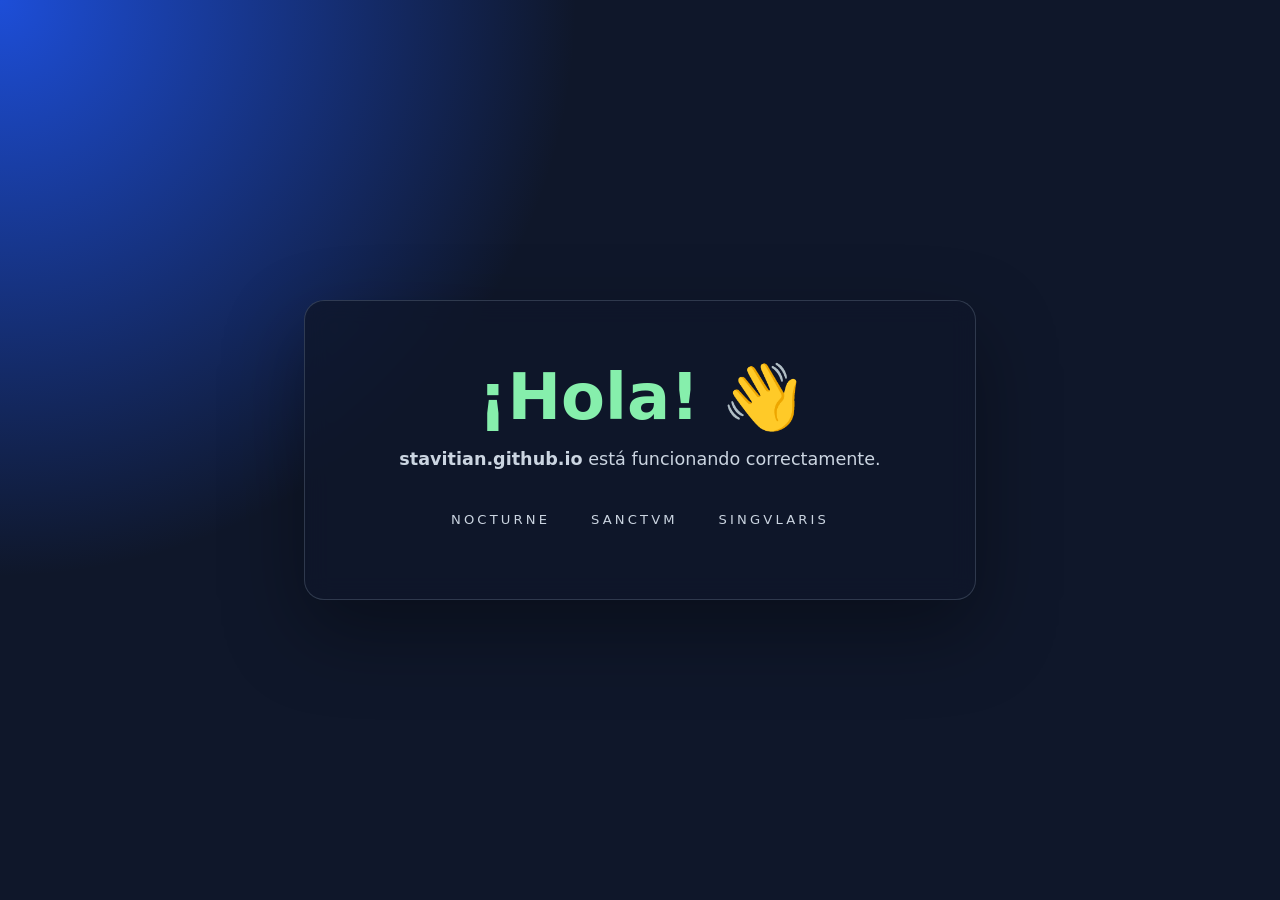
==== index.html @ 1517e9bd "Landing: link the three NOCTURNE pieces" ====
<!doctype html>
<html lang="es">
<head>
  <meta charset="utf-8">
  <meta name="viewport" content="width=device-width, initial-scale=1">
  <meta name="description" content="Página principal de stavitian en GitHub Pages">
  <title>stavitian.github.io</title>
  <style>
    :root {
      color-scheme: dark;
      font-family: system-ui, -apple-system, BlinkMacSystemFont, "Segoe UI", sans-serif;
    }

    * {
      box-sizing: border-box;
    }

    body {
      min-height: 100vh;
      margin: 0;
      display: grid;
      place-items: center;
      padding: 1.5rem;
      background:
        radial-gradient(circle at top left, #1d4ed8 0, transparent 36rem),
        #0f172a;
      color: #e2e8f0;
    }

    main {
      width: min(42rem, 100%);
      padding: clamp(2rem, 6vw, 4rem);
      text-align: center;
      border: 1px solid rgb(148 163 184 / 25%);
      border-radius: 1.25rem;
      background: rgb(15 23 42 / 78%);
      box-shadow: 0 2rem 5rem rgb(0 0 0 / 35%);
      backdrop-filter: blur(12px);
    }

    h1 {
      margin: 0 0 1rem;
      font-size: clamp(2rem, 8vw, 4rem);
      line-height: 1;
      color: #86efac;
    }

    p {
      margin: 0;
      color: #cbd5e1;
      font-size: 1.1rem;
      line-height: 1.6;
    }

    nav {
      margin-top: 2rem;
      display: flex;
      gap: clamp(1rem, 4vw, 2.25rem);
      justify-content: center;
      flex-wrap: wrap;
    }

    nav a {
      color: #cbd5e1;
      text-decoration: none;
      font-size: .82rem;
      letter-spacing: .24em;
      text-transform: uppercase;
      padding: .45rem .15rem;
      border-bottom: 1px solid transparent;
      transition: color .25s ease, border-color .25s ease;
    }

    nav a:hover,
    nav a:focus-visible {
      color: #86efac;
      border-color: #86efac;
      outline: none;
    }
  </style>
</head>
<body>
  <main>
    <h1>¡Hola! 👋</h1>
    <p><strong>stavitian.github.io</strong> está funcionando correctamente.</p>
    <nav aria-label="Proyectos WebGL">
      <a href="/nocturne/">NOCTURNE</a>
      <a href="/nocturne/sanctum.html">SANCTVM</a>
      <a href="/nocturne/singvlaris.html">SINGVLARIS</a>
    </nav>
  </main>
</body>
</html>
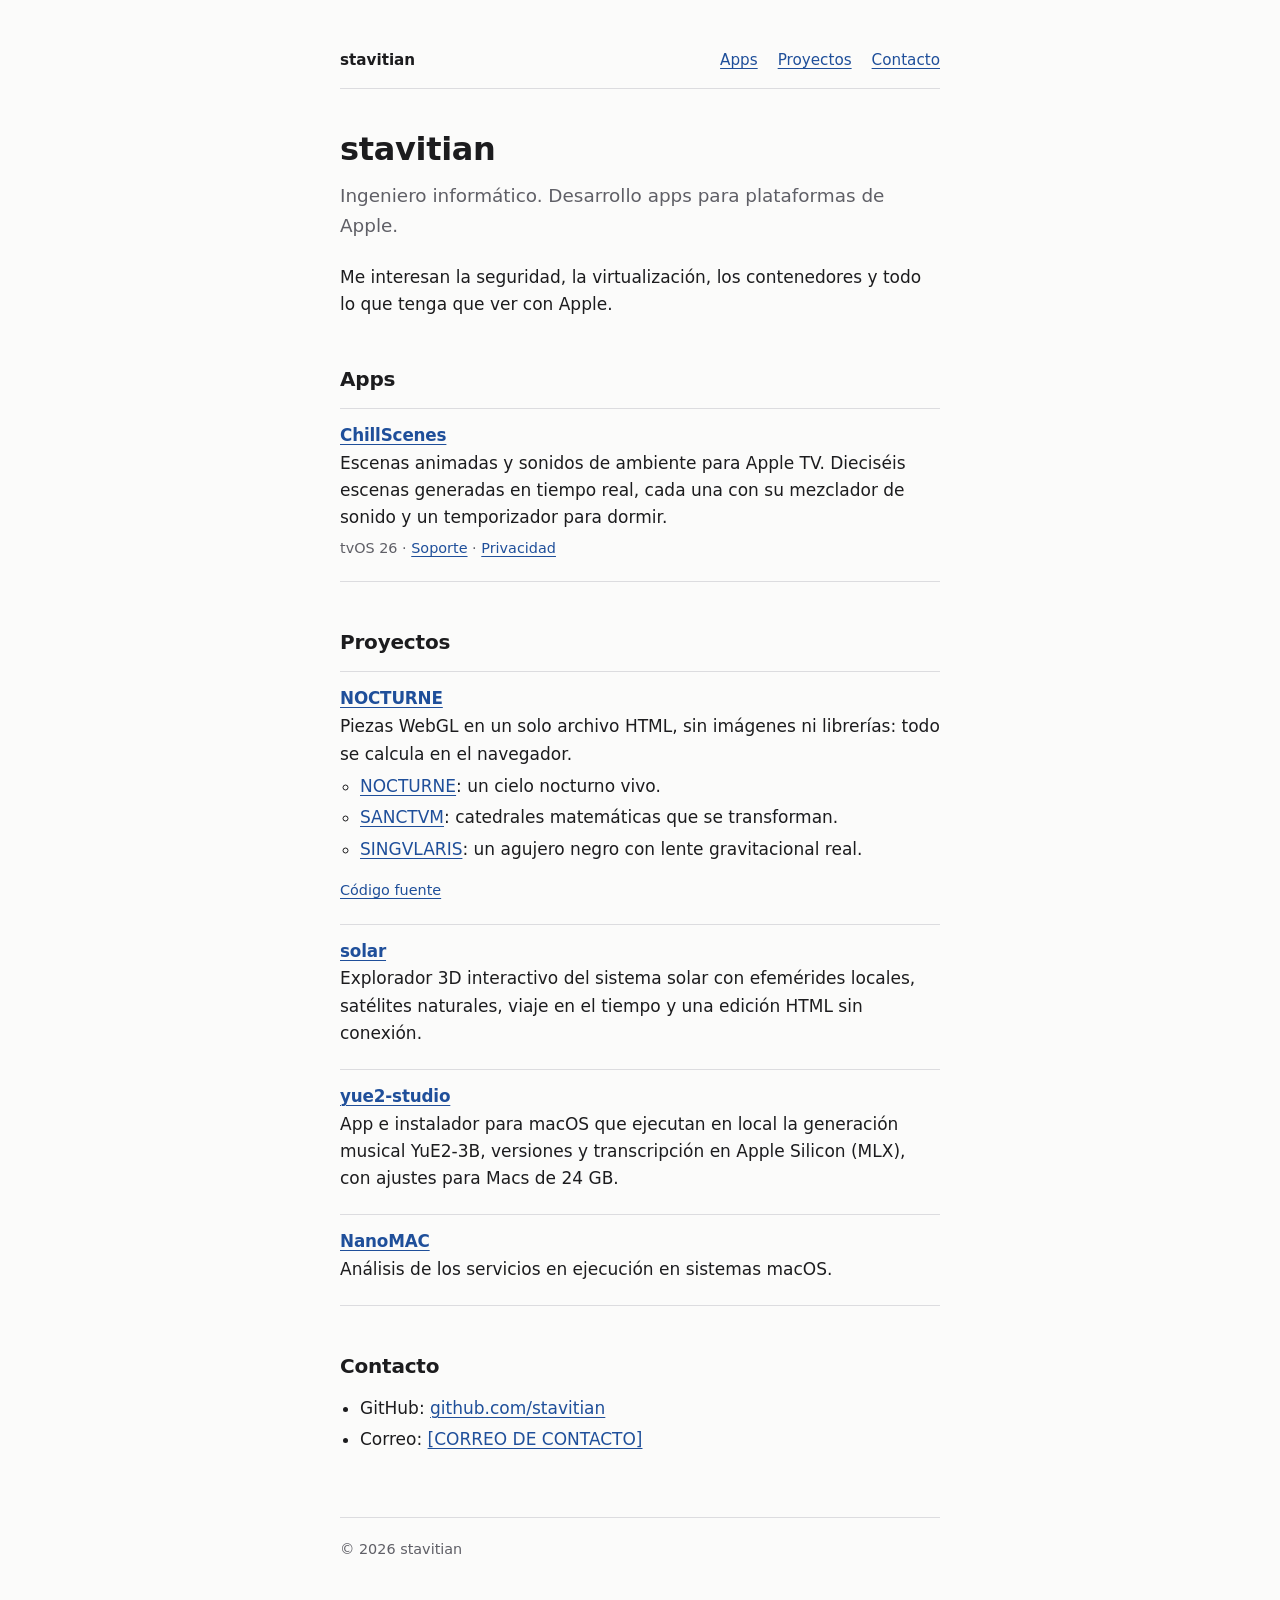
==== commit 67bfeb2a: "Landing: minimal typographic redesign with shared stylesheet" ====
--- a/index.html
+++ b/index.html
@@ -3,91 +3,76 @@
 <head>
   <meta charset="utf-8">
   <meta name="viewport" content="width=device-width, initial-scale=1">
-  <meta name="description" content="Página principal de stavitian en GitHub Pages">
-  <title>stavitian.github.io</title>
-  <style>
-    :root {
-      color-scheme: dark;
-      font-family: system-ui, -apple-system, BlinkMacSystemFont, "Segoe UI", sans-serif;
-    }
-
-    * {
-      box-sizing: border-box;
-    }
-
-    body {
-      min-height: 100vh;
-      margin: 0;
-      display: grid;
-      place-items: center;
-      padding: 1.5rem;
-      background:
-        radial-gradient(circle at top left, #1d4ed8 0, transparent 36rem),
-        #0f172a;
-      color: #e2e8f0;
-    }
-
-    main {
-      width: min(42rem, 100%);
-      padding: clamp(2rem, 6vw, 4rem);
-      text-align: center;
-      border: 1px solid rgb(148 163 184 / 25%);
-      border-radius: 1.25rem;
-      background: rgb(15 23 42 / 78%);
-      box-shadow: 0 2rem 5rem rgb(0 0 0 / 35%);
-      backdrop-filter: blur(12px);
-    }
-
-    h1 {
-      margin: 0 0 1rem;
-      font-size: clamp(2rem, 8vw, 4rem);
-      line-height: 1;
-      color: #86efac;
-    }
-
-    p {
-      margin: 0;
-      color: #cbd5e1;
-      font-size: 1.1rem;
-      line-height: 1.6;
-    }
-
-    nav {
-      margin-top: 2rem;
-      display: flex;
-      gap: clamp(1rem, 4vw, 2.25rem);
-      justify-content: center;
-      flex-wrap: wrap;
-    }
-
-    nav a {
-      color: #cbd5e1;
-      text-decoration: none;
-      font-size: .82rem;
-      letter-spacing: .24em;
-      text-transform: uppercase;
-      padding: .45rem .15rem;
-      border-bottom: 1px solid transparent;
-      transition: color .25s ease, border-color .25s ease;
-    }
-
-    nav a:hover,
-    nav a:focus-visible {
-      color: #86efac;
-      border-color: #86efac;
-      outline: none;
-    }
-  </style>
+  <title>stavitian</title>
+  <meta name="description" content="Ingeniero informático. Desarrollo apps para plataformas de Apple.">
+  <link rel="stylesheet" href="/assets/site.css">
 </head>
 <body>
-  <main>
-    <h1>¡Hola! 👋</h1>
-    <p><strong>stavitian.github.io</strong> está funcionando correctamente.</p>
-    <nav aria-label="Proyectos WebGL">
-      <a href="/nocturne/">NOCTURNE</a>
-      <a href="/nocturne/sanctum.html">SANCTVM</a>
-      <a href="/nocturne/singvlaris.html">SINGVLARIS</a>
-    </nav>
-  </main>
+  <a class="skip" href="#contenido">Saltar al contenido</a>
+  <div class="wrap">
+    <header class="site-header">
+      <a class="home" href="/">stavitian</a>
+      <nav aria-label="Secciones">
+        <a href="#apps">Apps</a>
+        <a href="#proyectos">Proyectos</a>
+        <a href="#contacto">Contacto</a>
+      </nav>
+    </header>
+
+    <main id="contenido">
+      <!-- TODO: añadir el nombre real si se quiere mostrar junto al usuario. -->
+      <h1>stavitian</h1>
+      <p class="lead">Ingeniero informático. Desarrollo apps para plataformas de Apple.</p>
+      <p>Me interesan la seguridad, la virtualización, los contenedores y todo lo que tenga que ver con Apple.</p>
+      <!-- TODO: biografía más larga (opcional). -->
+
+      <h2 id="apps">Apps</h2>
+      <ul class="entries">
+        <li>
+          <h3><a href="/apps/chillscenes/">ChillScenes</a></h3>
+          <p>Escenas animadas y sonidos de ambiente para Apple TV. Dieciséis escenas generadas en tiempo real, cada una con su mezclador de sonido y un temporizador para dormir.</p>
+          <p class="meta">tvOS 26 · <a href="/apps/chillscenes/soporte/">Soporte</a> · <a href="/apps/chillscenes/privacidad/">Privacidad</a></p>
+        </li>
+      </ul>
+
+      <h2 id="proyectos">Proyectos</h2>
+      <ul class="entries">
+        <li>
+          <h3><a href="/nocturne/">NOCTURNE</a></h3>
+          <p>Piezas WebGL en un solo archivo HTML, sin imágenes ni librerías: todo se calcula en el navegador.</p>
+          <ul>
+            <li><a href="/nocturne/">NOCTURNE</a>: un cielo nocturno vivo.</li>
+            <li><a href="/nocturne/sanctum.html">SANCTVM</a>: catedrales matemáticas que se transforman.</li>
+            <li><a href="/nocturne/singvlaris.html">SINGVLARIS</a>: un agujero negro con lente gravitacional real.</li>
+          </ul>
+          <p class="meta"><a href="https://github.com/stavitian/nocturne">Código fuente</a></p>
+        </li>
+        <!-- TODO: confirmar qué repositorios públicos se muestran aquí (descripciones tomadas de GitHub). -->
+        <li>
+          <h3><a href="https://github.com/stavitian/solar">solar</a></h3>
+          <p>Explorador 3D interactivo del sistema solar con efemérides locales, satélites naturales, viaje en el tiempo y una edición HTML sin conexión.</p>
+        </li>
+        <li>
+          <h3><a href="https://github.com/stavitian/yue2-studio">yue2-studio</a></h3>
+          <p>App e instalador para macOS que ejecutan en local la generación musical YuE2-3B, versiones y transcripción en Apple Silicon (MLX), con ajustes para Macs de 24 GB.</p>
+        </li>
+        <li>
+          <h3><a href="https://github.com/stavitian/NanoMAC">NanoMAC</a></h3>
+          <p>Análisis de los servicios en ejecución en sistemas macOS.</p>
+        </li>
+      </ul>
+
+      <h2 id="contacto">Contacto</h2>
+      <ul>
+        <li>GitHub: <a href="https://github.com/stavitian">github.com/stavitian</a></li>
+        <!-- TODO: sustituir por el correo de contacto real. -->
+        <li>Correo: <a href="mailto:[CORREO DE CONTACTO]">[CORREO DE CONTACTO]</a></li>
+      </ul>
+    </main>
+
+    <footer class="site-footer">
+      <p>© 2026 stavitian</p>
+    </footer>
+  </div>
 </body>
 </html>
--- a/assets/site.css
+++ b/assets/site.css
@@ -0,0 +1,125 @@
+/* Hoja de estilos común. Sin fuentes externas ni JavaScript. */
+:root {
+  color-scheme: light dark;
+  --bg: #fbfbfa;
+  --text: #1c1c1e;
+  --muted: #5f5f66;
+  --rule: #dcdcdf;
+  --link: #1f4f9a;
+  --code-bg: #f0f0f2;
+  --measure: 40rem;
+  font-family: -apple-system, BlinkMacSystemFont, "Segoe UI", system-ui, Roboto, "Helvetica Neue", Arial, sans-serif;
+  font-size: 100%;
+  line-height: 1.6;
+}
+
+@media (prefers-color-scheme: dark) {
+  :root {
+    --bg: #141416;
+    --text: #e8e8ea;
+    --muted: #a0a0a8;
+    --rule: #34343a;
+    --link: #8db4f0;
+    --code-bg: #222226;
+  }
+}
+
+*, *::before, *::after { box-sizing: border-box; }
+
+html { -webkit-text-size-adjust: 100%; }
+
+body {
+  margin: 0;
+  background: var(--bg);
+  color: var(--text);
+  font-size: 1.0625rem;
+}
+
+.wrap {
+  max-width: var(--measure);
+  margin: 0 auto;
+  padding: 3rem 1.25rem 4rem;
+}
+
+.wrap.wide { max-width: 56rem; }
+
+a { color: var(--link); text-underline-offset: 0.18em; text-decoration-thickness: 1px; }
+a:hover { text-decoration-thickness: 2px; }
+a:focus-visible { outline: 2px solid var(--link); outline-offset: 2px; border-radius: 2px; }
+
+.skip {
+  position: absolute; left: -999px; top: 0;
+  background: var(--bg); padding: .5rem .75rem;
+}
+.skip:focus { left: 1rem; top: 1rem; }
+
+/* Cabecera y pie */
+.site-header {
+  display: flex; flex-wrap: wrap; align-items: baseline; justify-content: space-between;
+  gap: .5rem 1.5rem;
+  padding-bottom: 1rem; margin-bottom: 2.5rem;
+  border-bottom: 1px solid var(--rule);
+  font-size: .95rem;
+}
+.site-header .home { color: var(--text); font-weight: 600; text-decoration: none; }
+.site-header nav { display: flex; flex-wrap: wrap; gap: .25rem 1.25rem; }
+.site-header nav a[aria-current="page"] { color: var(--text); text-decoration: none; font-weight: 600; }
+
+.site-footer {
+  margin-top: 4rem; padding-top: 1rem;
+  border-top: 1px solid var(--rule);
+  color: var(--muted); font-size: .9rem;
+}
+.site-footer p { margin: .25rem 0; }
+
+/* Tipografía */
+h1, h2, h3 { line-height: 1.25; font-weight: 600; letter-spacing: -0.01em; }
+h1 { font-size: 2rem; margin: 0 0 .75rem; }
+h2 { font-size: 1.25rem; margin: 3rem 0 1rem; }
+h3 { font-size: 1.05rem; margin: 1.75rem 0 .35rem; }
+p, ul, ol, dl { margin: 0 0 1rem; }
+ul, ol { padding-left: 1.25rem; }
+li + li { margin-top: .25rem; }
+.lead { font-size: 1.15rem; color: var(--muted); margin-bottom: 1.5rem; }
+.muted { color: var(--muted); }
+.small { font-size: .9rem; }
+hr { border: 0; border-top: 1px solid var(--rule); margin: 2.5rem 0; }
+
+/* Listas de proyectos */
+.entries { list-style: none; padding: 0; margin: 0; }
+.entries > li { padding: 1rem 0; border-top: 1px solid var(--rule); margin: 0; }
+.entries > li:last-child { border-bottom: 1px solid var(--rule); }
+.entries h3 { margin: 0 0 .25rem; font-size: 1.05rem; }
+.entries p { margin: 0 0 .35rem; }
+.entries .meta { color: var(--muted); font-size: .9rem; }
+
+/* Página de la app */
+.app-head { display: flex; gap: 1.25rem; align-items: center; margin-bottom: 1.5rem; }
+.app-head img { width: 120px; height: 72px; border-radius: 10px; flex: none; }
+.app-head h1 { margin: 0; }
+.app-head p { margin: .2rem 0 0; color: var(--muted); }
+
+.shots { display: grid; grid-template-columns: repeat(2, 1fr); gap: .75rem; margin: 2rem 0; }
+.shots figure { margin: 0; }
+.shots img { display: block; width: 100%; height: auto; border-radius: 6px; background: #000; }
+.shots figcaption { font-size: .85rem; color: var(--muted); margin-top: .35rem; }
+
+.store-link {
+  display: inline-block; padding: .55rem 1rem;
+  border: 1px solid var(--text); border-radius: 6px;
+  color: var(--text); text-decoration: none; font-weight: 600;
+}
+.store-link:hover { background: var(--text); color: var(--bg); }
+
+/* Preguntas frecuentes */
+.faq dt { font-weight: 600; margin-top: 1.5rem; }
+.faq dd { margin: .35rem 0 0; }
+
+.lang { font-size: .9rem; }
+
+@media (max-width: 34rem) {
+  .wrap { padding-top: 2rem; }
+  h1 { font-size: 1.65rem; }
+  .shots { grid-template-columns: 1fr; }
+  .app-head img { width: 100px; height: 60px; }
+}
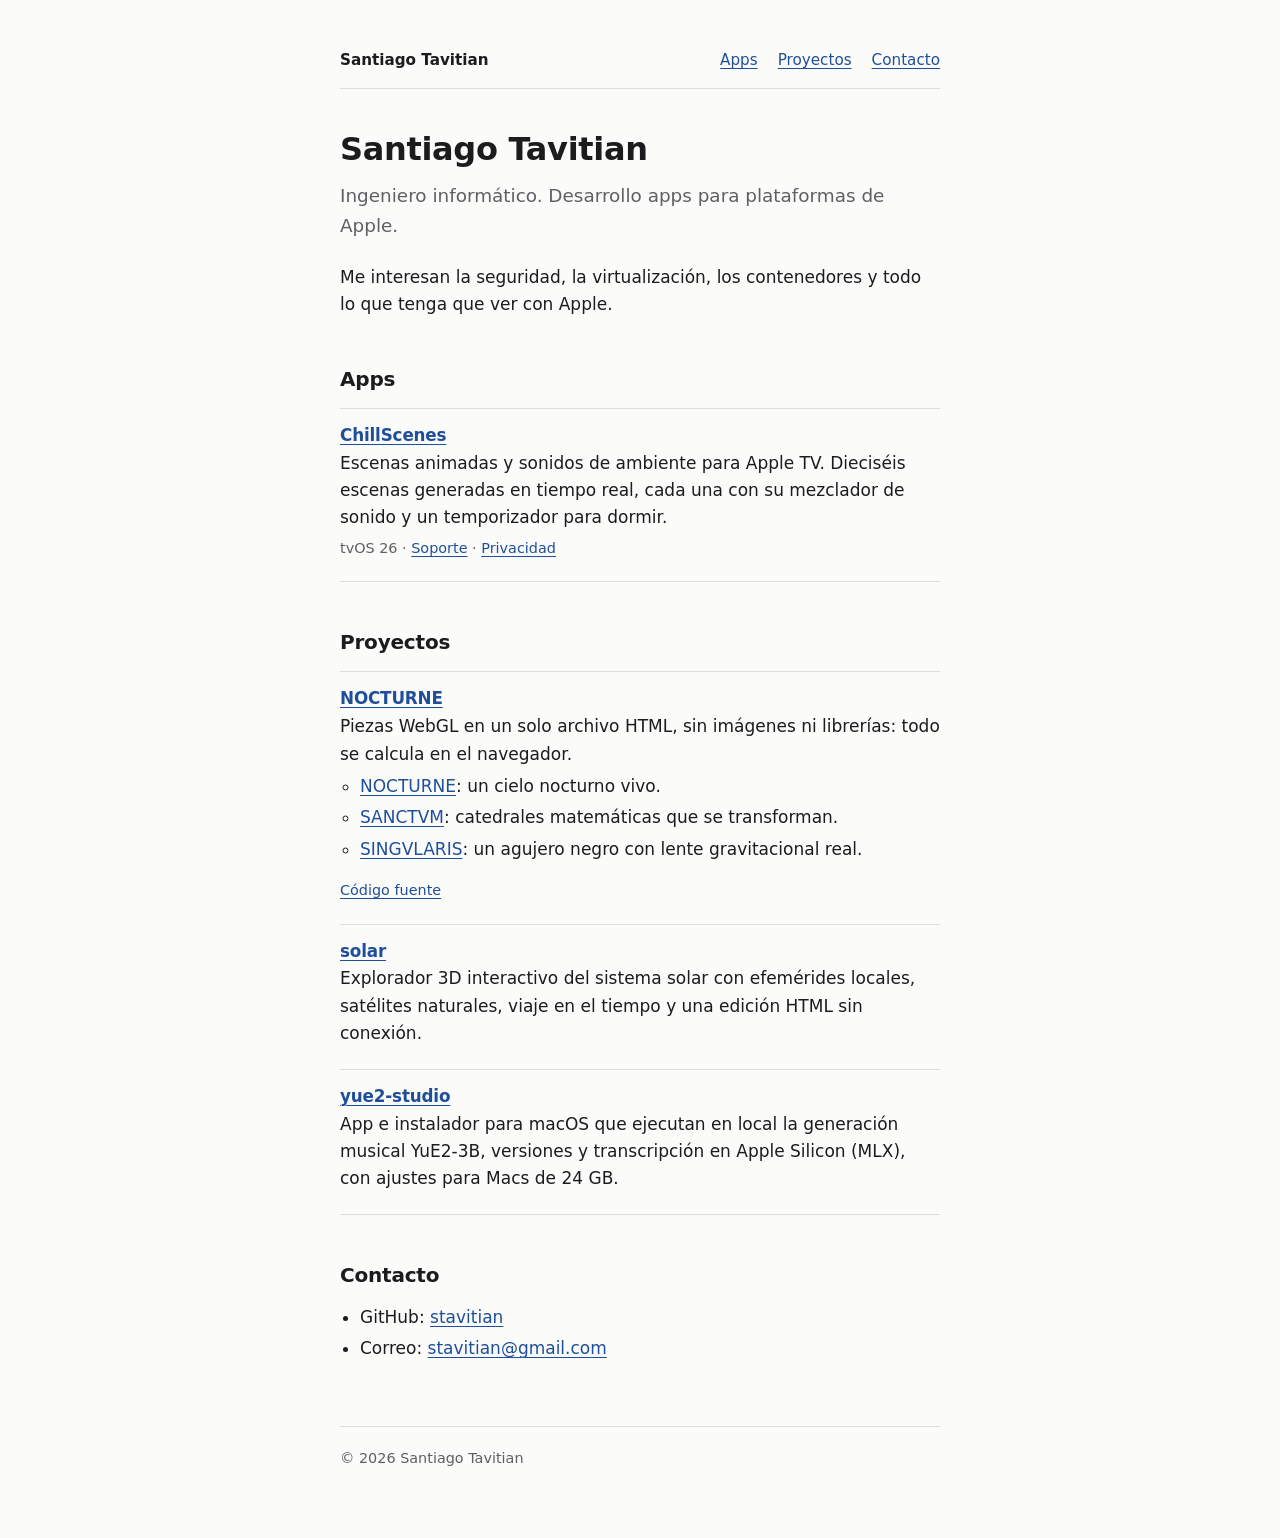
==== commit 5cb6dddb: "Fill in developer name, contact email and privacy date; drop NanoMAC from landing" ====
--- a/index.html
+++ b/index.html
@@ -3,7 +3,7 @@
 <head>
   <meta charset="utf-8">
   <meta name="viewport" content="width=device-width, initial-scale=1">
-  <title>stavitian</title>
+  <title>Santiago Tavitian</title>
   <meta name="description" content="Ingeniero informático. Desarrollo apps para plataformas de Apple.">
   <link rel="stylesheet" href="/assets/site.css">
 </head>
@@ -11,7 +11,7 @@
   <a class="skip" href="#contenido">Saltar al contenido</a>
   <div class="wrap">
     <header class="site-header">
-      <a class="home" href="/">stavitian</a>
+      <a class="home" href="/">Santiago Tavitian</a>
       <nav aria-label="Secciones">
         <a href="#apps">Apps</a>
         <a href="#proyectos">Proyectos</a>
@@ -20,8 +20,7 @@
     </header>
 
     <main id="contenido">
-      <!-- TODO: añadir el nombre real si se quiere mostrar junto al usuario. -->
-      <h1>stavitian</h1>
+      <h1>Santiago Tavitian</h1>
       <p class="lead">Ingeniero informático. Desarrollo apps para plataformas de Apple.</p>
       <p>Me interesan la seguridad, la virtualización, los contenedores y todo lo que tenga que ver con Apple.</p>
       <!-- TODO: biografía más larga (opcional). -->
@@ -56,22 +55,17 @@
           <h3><a href="https://github.com/stavitian/yue2-studio">yue2-studio</a></h3>
           <p>App e instalador para macOS que ejecutan en local la generación musical YuE2-3B, versiones y transcripción en Apple Silicon (MLX), con ajustes para Macs de 24 GB.</p>
         </li>
-        <li>
-          <h3><a href="https://github.com/stavitian/NanoMAC">NanoMAC</a></h3>
-          <p>Análisis de los servicios en ejecución en sistemas macOS.</p>
-        </li>
       </ul>
 
       <h2 id="contacto">Contacto</h2>
       <ul>
-        <li>GitHub: <a href="https://github.com/stavitian">github.com/stavitian</a></li>
-        <!-- TODO: sustituir por el correo de contacto real. -->
-        <li>Correo: <a href="mailto:[CORREO DE CONTACTO]">[CORREO DE CONTACTO]</a></li>
+        <li>GitHub: <a href="https://github.com/stavitian">stavitian</a></li>
+        <li>Correo: <a href="mailto:stavitian@gmail.com">stavitian@gmail.com</a></li>
       </ul>
     </main>
 
     <footer class="site-footer">
-      <p>© 2026 stavitian</p>
+      <p>© 2026 Santiago Tavitian</p>
     </footer>
   </div>
 </body>
